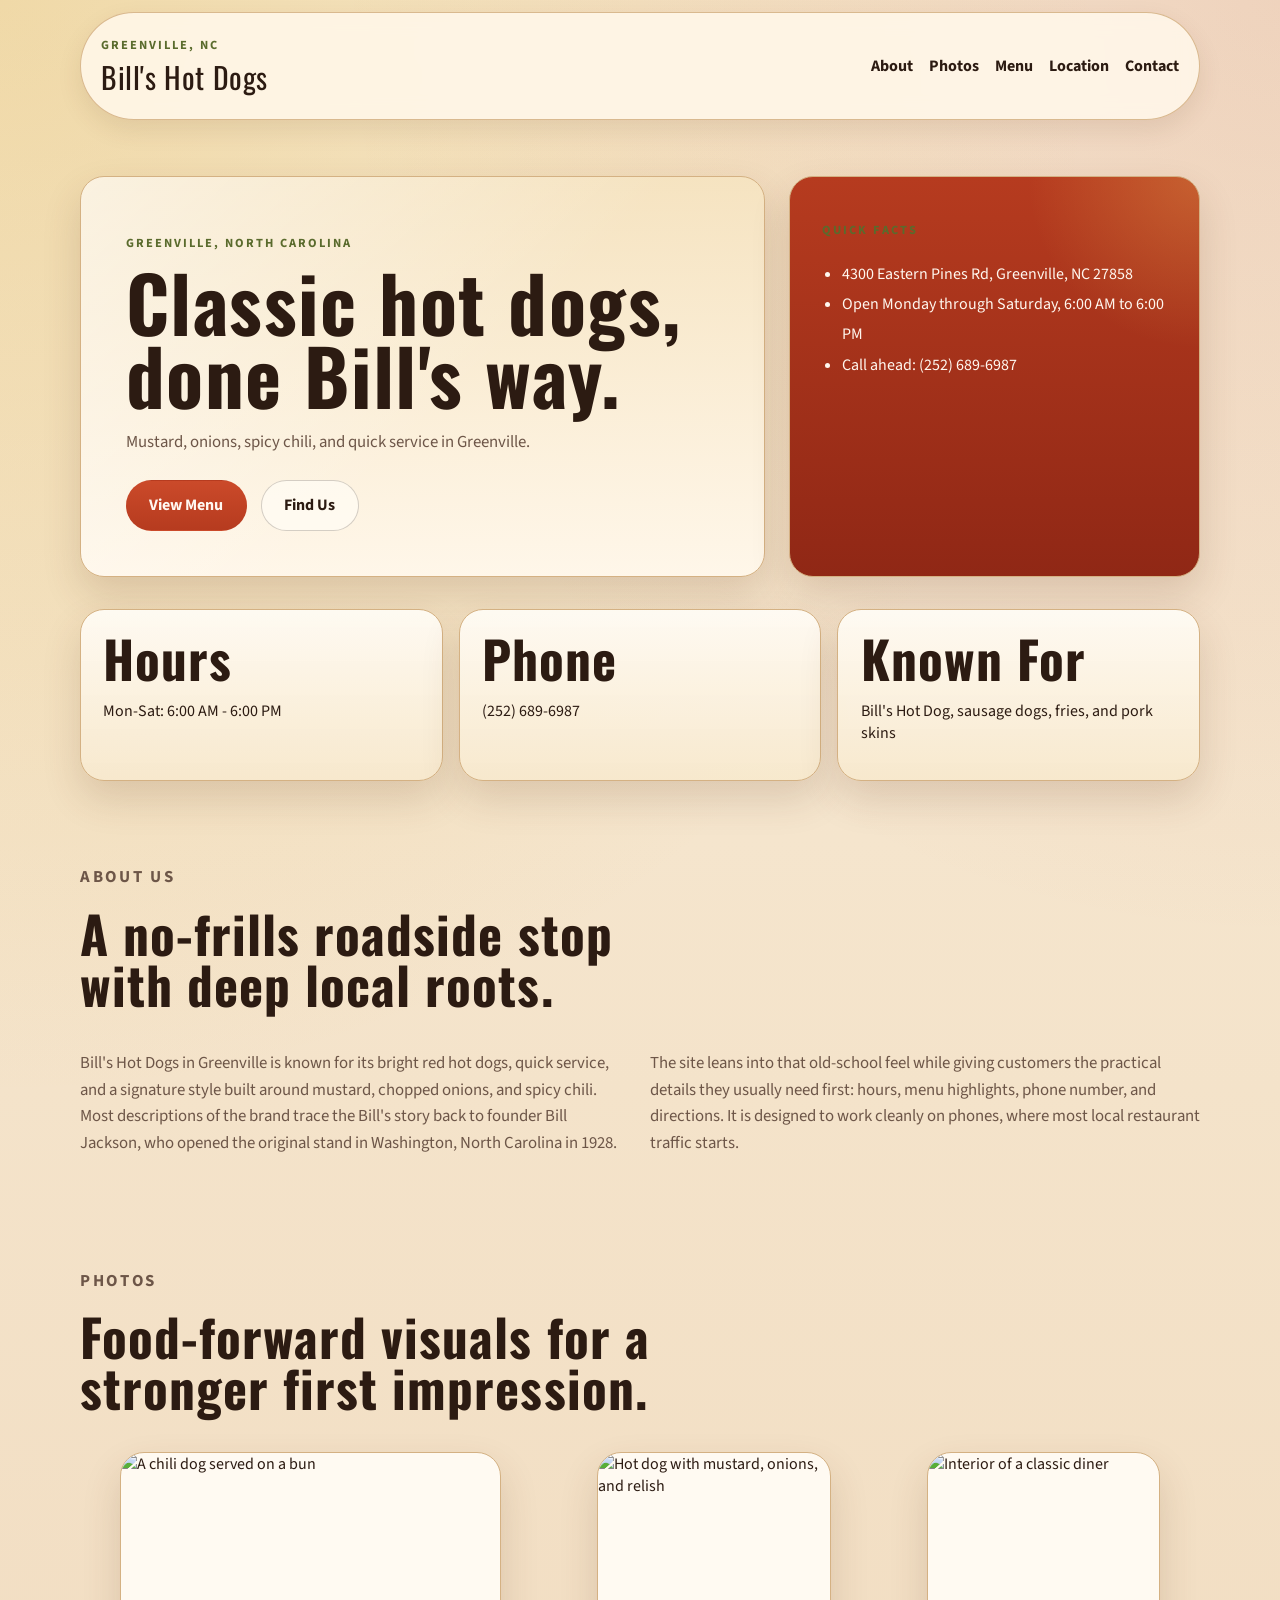
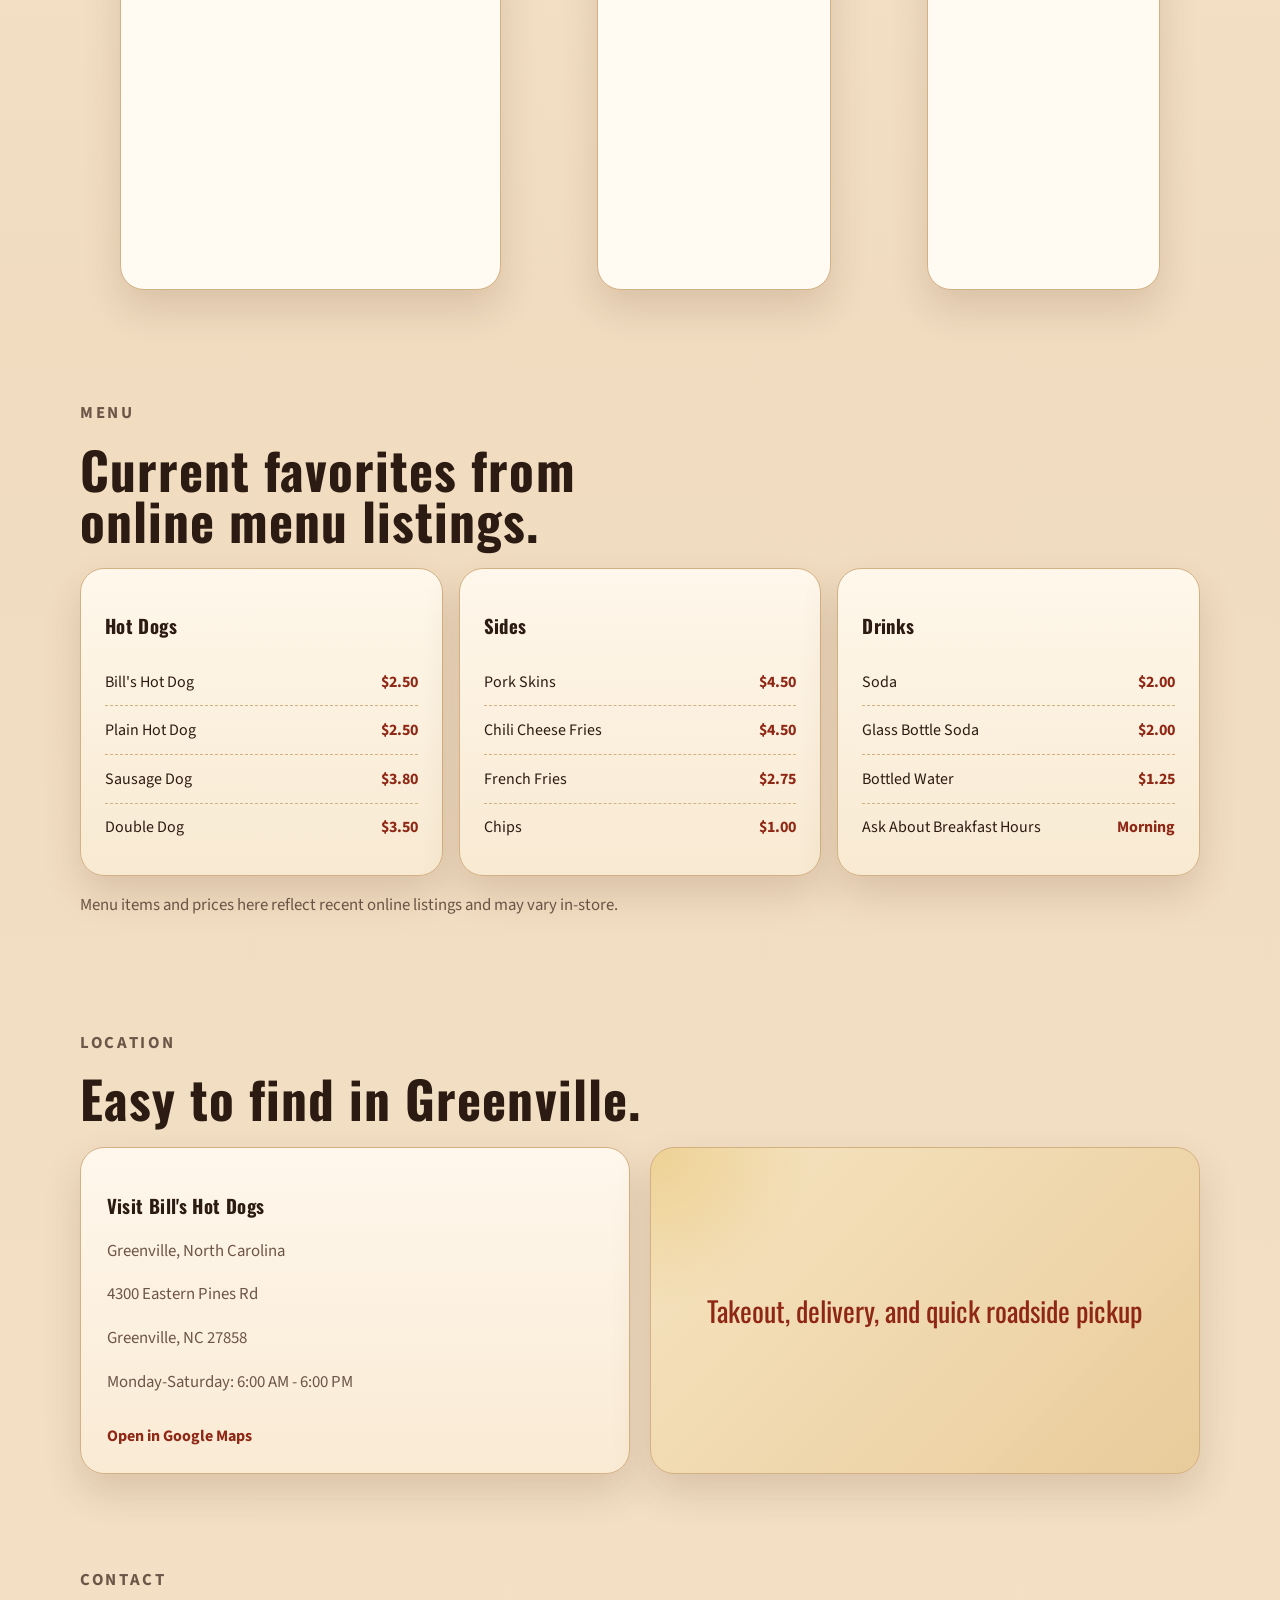
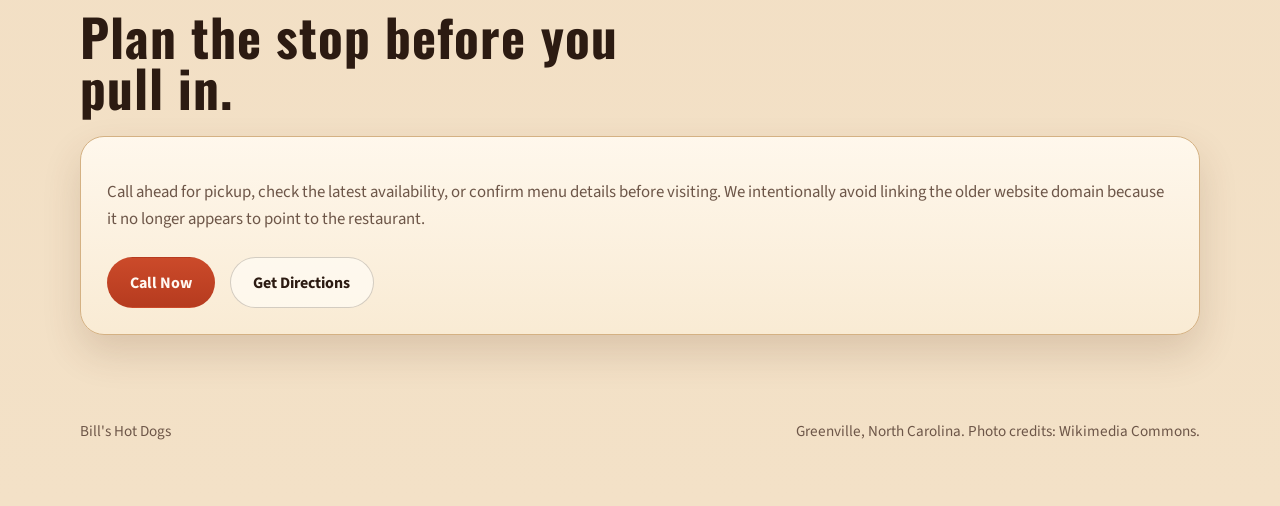
==== index.html @ fd9d3625 "Create Bill's Hot Dogs website" ====
<!DOCTYPE html>
<html lang="en">
  <head>
    <meta charset="UTF-8" />
    <meta name="viewport" content="width=device-width, initial-scale=1.0" />
    <title>Bill's Hot Dogs | Greenville, NC</title>
    <meta
      name="description"
      content="A demo website for Bill's Hot Dogs in Greenville, North Carolina."
    />
    <link rel="preconnect" href="https://fonts.googleapis.com" />
    <link rel="preconnect" href="https://fonts.gstatic.com" crossorigin />
    <link
      href="https://fonts.googleapis.com/css2?family=Oswald:wght@400;500;700&family=Source+Sans+3:wght@400;600;700&display=swap"
      rel="stylesheet"
    />
    <link rel="stylesheet" href="styles.css" />
  </head>
  <body>
    <header class="site-header">
      <div class="brand">
        <span class="brand-kicker">Greenville, NC</span>
        <a href="#top" class="brand-name">Bill's Hot Dogs</a>
      </div>
      <nav class="site-nav">
        <a href="#about">About</a>
        <a href="#photos">Photos</a>
        <a href="#menu">Menu</a>
        <a href="#location">Location</a>
        <a href="#contact">Contact</a>
      </nav>
    </header>

    <main id="top">
      <section class="hero">
        <div class="hero-copy">
          <p class="eyebrow">Greenville, North Carolina</p>
          <h1>Classic hot dogs, done Bill's way.</h1>
          <p class="hero-text">
            Mustard, onions, spicy chili, and quick service in Greenville.
          </p>
          <div class="hero-actions">
            <a class="button button-primary" href="#menu">View Menu</a>
            <a class="button button-secondary" href="#location">Find Us</a>
          </div>
        </div>
        <div class="hero-card">
          <p class="card-label">Quick Facts</p>
          <ul>
            <li>4300 Eastern Pines Rd, Greenville, NC 27858</li>
            <li>Open Monday through Saturday, 6:00 AM to 6:00 PM</li>
            <li>Call ahead: (252) 689-6987</li>
          </ul>
        </div>
      </section>

      <section class="info-strip">
        <article>
          <h2>Hours</h2>
          <p>Mon-Sat: 6:00 AM - 6:00 PM</p>
        </article>
        <article>
          <h2>Phone</h2>
          <p>(252) 689-6987</p>
        </article>
        <article>
          <h2>Known For</h2>
          <p>Bill's Hot Dog, sausage dogs, fries, and pork skins</p>
        </article>
      </section>

      <section class="section" id="about">
        <div class="section-heading">
          <p class="eyebrow">About Us</p>
          <h2>A no-frills roadside stop with deep local roots.</h2>
        </div>
        <div class="about-grid">
          <p>
            Bill's Hot Dogs in Greenville is known for its bright red hot dogs, quick service,
            and a signature style built around mustard, chopped onions, and spicy chili.
            Most descriptions of the brand trace the Bill's story back to founder Bill Jackson,
            who opened the original stand in Washington, North Carolina in 1928.
          </p>
          <p>
            The site leans into that old-school feel while giving customers the
            practical details they usually need first: hours, menu highlights, phone number,
            and directions. It is designed to work cleanly on phones, where most local
            restaurant traffic starts.
          </p>
        </div>
      </section>

      <section class="section gallery-section" id="photos">
        <div class="section-heading">
          <p class="eyebrow">Photos</p>
          <h2>Food-forward visuals for a stronger first impression.</h2>
        </div>
        <div class="gallery-grid">
          <figure class="gallery-card gallery-card-large">
            <img
              src="https://commons.wikimedia.org/wiki/Special:FilePath/Chili%20Dog.jpg"
              alt="A chili dog served on a bun"
            />
            <figcaption>Signature dog energy, front and center.</figcaption>
          </figure>
          <figure class="gallery-card">
            <img
              src="https://commons.wikimedia.org/wiki/Special:FilePath/A%20hot%20dog.jpg"
              alt="Hot dog with mustard, onions, and relish"
            />
            <figcaption>Close-up food photography for menu appeal.</figcaption>
          </figure>
          <figure class="gallery-card">
            <img
              src="https://commons.wikimedia.org/wiki/Special:FilePath/Viewliner%20II%20diner%20interior,%20October%202017.jpg"
              alt="Interior of a classic diner"
            />
            <figcaption>Retro diner atmosphere that fits the brand tone.</figcaption>
          </figure>
        </div>
      </section>

      <section class="section menu-section" id="menu">
        <div class="section-heading">
          <p class="eyebrow">Menu</p>
          <h2>Current favorites from online menu listings.</h2>
        </div>
        <div class="menu-grid">
          <article class="menu-card">
            <h3>Hot Dogs</h3>
            <ul>
              <li><span>Bill's Hot Dog</span><strong>$2.50</strong></li>
              <li><span>Plain Hot Dog</span><strong>$2.50</strong></li>
              <li><span>Sausage Dog</span><strong>$3.80</strong></li>
              <li><span>Double Dog</span><strong>$3.50</strong></li>
            </ul>
          </article>
          <article class="menu-card">
            <h3>Sides</h3>
            <ul>
              <li><span>Pork Skins</span><strong>$4.50</strong></li>
              <li><span>Chili Cheese Fries</span><strong>$4.50</strong></li>
              <li><span>French Fries</span><strong>$2.75</strong></li>
              <li><span>Chips</span><strong>$1.00</strong></li>
            </ul>
          </article>
          <article class="menu-card">
            <h3>Drinks</h3>
            <ul>
              <li><span>Soda</span><strong>$2.00</strong></li>
              <li><span>Glass Bottle Soda</span><strong>$2.00</strong></li>
              <li><span>Bottled Water</span><strong>$1.25</strong></li>
              <li><span>Ask About Breakfast Hours</span><strong>Morning</strong></li>
            </ul>
          </article>
        </div>
        <p class="menu-note">
          Menu items and prices here reflect recent online listings and may vary in-store.
        </p>
      </section>

      <section class="section location-section" id="location">
        <div class="section-heading">
          <p class="eyebrow">Location</p>
          <h2>Easy to find in Greenville.</h2>
        </div>
        <div class="location-grid">
          <div class="location-card">
            <h3>Visit Bill's Hot Dogs</h3>
            <p>Greenville, North Carolina</p>
            <p>4300 Eastern Pines Rd</p>
            <p>Greenville, NC 27858</p>
            <p>Monday-Saturday: 6:00 AM - 6:00 PM</p>
            <a
              class="text-link"
              href="https://www.google.com/maps/search/?api=1&query=4300+Eastern+Pines+Rd,+Greenville,+NC+27858"
              target="_blank"
              rel="noreferrer"
            >
              Open in Google Maps
            </a>
          </div>
          <div class="map-placeholder" aria-label="Location summary">
            <span>Takeout, delivery, and quick roadside pickup</span>
          </div>
        </div>
      </section>

      <section class="section contact-section" id="contact">
        <div class="section-heading">
          <p class="eyebrow">Contact</p>
          <h2>Plan the stop before you pull in.</h2>
        </div>
        <div class="contact-panel">
          <p>
            Call ahead for pickup, check the latest availability, or confirm menu details
            before visiting. We intentionally avoid linking the older website domain
            because it no longer appears to point to the restaurant.
          </p>
          <div class="contact-actions">
            <a class="button button-primary" href="tel:2526896987">Call Now</a>
            <a
              class="button button-secondary"
              href="https://www.google.com/maps/search/?api=1&query=4300+Eastern+Pines+Rd,+Greenville,+NC+27858"
              target="_blank"
              rel="noreferrer"
            >
              Get Directions
            </a>
          </div>
        </div>
      </section>
    </main>

    <footer class="site-footer">
      <p>Bill's Hot Dogs</p>
      <p>Greenville, North Carolina. Photo credits: Wikimedia Commons.</p>
    </footer>

    <script src="script.js"></script>
  </body>
</html>
---- styles.css ----
:root {
  --bg: #f3e1c7;
  --surface: #fff7ea;
  --surface-strong: #f6e4c1;
  --ink: #2c1b12;
  --muted: #6d5648;
  --accent: #b63b1f;
  --accent-dark: #8f2715;
  --mustard: #d9a320;
  --relish: #5a6b2d;
  --border: #d4b183;
  --shadow: 0 18px 38px rgba(92, 52, 24, 0.16);
}

* {
  box-sizing: border-box;
}

html {
  scroll-behavior: smooth;
}

body {
  margin: 0;
  font-family: "Source Sans 3", sans-serif;
  color: var(--ink);
  background:
    radial-gradient(circle at top left, rgba(217, 163, 32, 0.26), transparent 28%),
    radial-gradient(circle at top right, rgba(182, 59, 31, 0.14), transparent 24%),
    linear-gradient(180deg, #f8ecd7 0%, #f1dcc0 52%, var(--bg) 100%);
}

a {
  color: inherit;
  text-decoration: none;
}

.site-header,
.section,
.hero,
.info-strip,
.site-footer {
  width: min(1120px, calc(100% - 2rem));
  margin: 0 auto;
}

.site-header {
  display: flex;
  justify-content: space-between;
  align-items: center;
  padding: 1.25rem 0;
  gap: 1rem;
  position: sticky;
  top: 0;
  z-index: 10;
  margin-top: 0.75rem;
  padding-inline: 1.25rem;
  background: rgba(255, 247, 234, 0.88);
  border: 1px solid rgba(212, 177, 131, 0.88);
  border-radius: 999px;
  backdrop-filter: blur(10px);
  box-shadow: 0 10px 24px rgba(92, 52, 24, 0.1);
}

.brand-kicker,
.eyebrow,
.card-label {
  text-transform: uppercase;
  letter-spacing: 0.16em;
  font-size: 0.78rem;
  color: var(--relish);
  font-weight: 700;
}

.brand-name,
h1,
h2,
h3 {
  font-family: "Oswald", sans-serif;
  letter-spacing: 0.02em;
}

.brand-name {
  display: block;
  font-size: 1.85rem;
}

.site-nav {
  display: flex;
  flex-wrap: wrap;
  gap: 1rem;
  font-weight: 700;
}

.site-nav a {
  position: relative;
}

.site-nav a::after {
  content: "";
  position: absolute;
  left: 0;
  bottom: -0.2rem;
  width: 100%;
  height: 2px;
  background: var(--accent);
  transform: scaleX(0);
  transform-origin: left;
  transition: transform 180ms ease;
}

.site-nav a:hover::after,
.site-nav a:focus-visible::after {
  transform: scaleX(1);
}

.hero {
  display: grid;
  grid-template-columns: 1.5fr 0.9fr;
  gap: 1.5rem;
  align-items: stretch;
  padding: 3.5rem 0 2rem;
}

.hero-copy,
.hero-card,
.menu-card,
.location-card,
.contact-panel,
.gallery-card,
.map-placeholder,
.info-strip article {
  background: var(--surface);
  border: 1px solid var(--border);
  border-radius: 24px;
  box-shadow: var(--shadow);
}

.hero-copy {
  padding: 2.8rem;
  background:
    linear-gradient(135deg, rgba(255, 255, 255, 0.52), transparent 55%),
    linear-gradient(180deg, rgba(246, 228, 193, 0.9), rgba(255, 247, 234, 0.98));
}

h1 {
  margin: 0.4rem 0 1rem;
  font-size: clamp(2.8rem, 6vw, 5.2rem);
  line-height: 0.96;
}

.hero-text,
.section p,
.contact-panel p,
.location-card p,
.menu-note {
  color: var(--muted);
  font-size: 1.05rem;
  line-height: 1.6;
}

.hero-actions,
.contact-actions {
  display: flex;
  flex-wrap: wrap;
  gap: 0.9rem;
  margin-top: 1.5rem;
}

.button {
  display: inline-flex;
  align-items: center;
  justify-content: center;
  min-height: 48px;
  padding: 0.85rem 1.4rem;
  border-radius: 999px;
  border: 1px solid transparent;
  font-weight: 700;
  transition:
    transform 180ms ease,
    background 180ms ease,
    border-color 180ms ease;
}

.button:hover,
.button:focus-visible {
  transform: translateY(-2px);
}

.button-primary {
  background: linear-gradient(180deg, #cb4a2a, var(--accent));
  color: #fff8f2;
}

.button-primary:hover,
.button-primary:focus-visible {
  background: var(--accent-dark);
}

.button-secondary {
  border-color: rgba(44, 27, 18, 0.2);
  background: rgba(255, 252, 246, 0.7);
}

.hero-card {
  padding: 2rem;
  background:
    radial-gradient(circle at top right, rgba(255, 214, 102, 0.24), transparent 30%),
    linear-gradient(180deg, rgba(182, 59, 31, 0.96), rgba(143, 39, 21, 0.98)),
    var(--accent);
  color: #fff7ef;
}

.hero-card ul {
  margin: 1.2rem 0 0;
  padding-left: 1.25rem;
  line-height: 1.9;
}

.info-strip {
  display: grid;
  grid-template-columns: repeat(3, 1fr);
  gap: 1rem;
  margin-bottom: 1.75rem;
}

.info-strip article {
  padding: 1.25rem 1.4rem;
  background:
    linear-gradient(180deg, rgba(255, 251, 244, 0.96), rgba(247, 233, 205, 0.98));
}

.section {
  padding: 2.4rem 0;
}

.section-heading {
  max-width: 620px;
  margin-bottom: 1.4rem;
}

h2 {
  margin: 0.2rem 0 0;
  font-size: clamp(2rem, 4vw, 3.4rem);
  line-height: 1;
}

.about-grid,
.location-grid {
  display: grid;
  grid-template-columns: repeat(2, 1fr);
  gap: 1.2rem;
}

.gallery-grid {
  display: grid;
  grid-template-columns: 1.25fr 0.85fr 0.85fr;
  gap: 1rem;
}

.gallery-card {
  overflow: hidden;
  background: #fffaf2;
}

.gallery-card img {
  display: block;
  width: 100%;
  height: 100%;
  min-height: 260px;
  object-fit: cover;
}

.gallery-card figcaption {
  padding: 1rem 1.1rem 1.15rem;
  color: var(--muted);
  font-size: 0.96rem;
}

.gallery-card-large img {
  min-height: 380px;
}

.menu-section {
  position: relative;
}

.menu-grid {
  display: grid;
  grid-template-columns: repeat(3, 1fr);
  gap: 1rem;
}

.menu-card {
  padding: 1.5rem;
  background:
    linear-gradient(180deg, rgba(255, 248, 236, 0.98), rgba(248, 234, 210, 0.98));
}

.menu-card ul {
  list-style: none;
  margin: 1rem 0 0;
  padding: 0;
}

.menu-card li {
  display: flex;
  justify-content: space-between;
  gap: 1rem;
  padding: 0.8rem 0;
  border-bottom: 1px dashed var(--border);
}

.menu-card strong {
  color: var(--accent-dark);
}

.menu-card li:last-child {
  border-bottom: 0;
}

.menu-note {
  margin-top: 1rem;
}

.location-card,
.contact-panel {
  padding: 1.6rem;
  background:
    linear-gradient(180deg, rgba(255, 248, 237, 0.98), rgba(249, 235, 212, 0.98));
}

.text-link {
  display: inline-block;
  margin-top: 0.8rem;
  color: var(--accent-dark);
  font-weight: 700;
}

.map-placeholder {
  min-height: 280px;
  display: grid;
  place-items: center;
  background:
    radial-gradient(circle at top left, rgba(217, 163, 32, 0.28), transparent 25%),
    linear-gradient(135deg, rgba(246, 228, 193, 0.94), rgba(232, 202, 153, 0.95)),
    var(--surface-strong);
  font-family: "Oswald", sans-serif;
  font-size: 1.75rem;
  color: var(--accent-dark);
  text-align: center;
  padding: 1.5rem;
}

.site-footer {
  display: flex;
  justify-content: space-between;
  gap: 1rem;
  padding: 2rem 0 3rem;
  color: var(--muted);
  font-size: 0.95rem;
}

.reveal {
  opacity: 0;
  transform: translateY(18px);
  transition:
    opacity 500ms ease,
    transform 500ms ease;
}

.reveal.is-visible {
  opacity: 1;
  transform: translateY(0);
}

@media (max-width: 900px) {
  .hero,
  .about-grid,
  .location-grid,
  .gallery-grid,
  .menu-grid,
  .info-strip {
    grid-template-columns: 1fr;
  }

  .site-header,
  .site-footer {
    flex-direction: column;
    align-items: flex-start;
  }

  .hero {
    padding-top: 1.5rem;
  }
}

@media (max-width: 640px) {
  .site-header,
  .section,
  .hero,
  .info-strip,
  .site-footer {
    width: min(1120px, calc(100% - 1.25rem));
  }

  .hero-copy,
  .hero-card,
  .menu-card,
  .location-card,
  .contact-panel,
  .gallery-card,
  .map-placeholder,
  .info-strip article {
    border-radius: 18px;
  }

  .hero-copy,
  .hero-card,
  .site-header {
    padding: 1.5rem;
  }

  .site-header {
    border-radius: 24px;
  }

  h1 {
    font-size: clamp(2.3rem, 11vw, 3.6rem);
  }
}
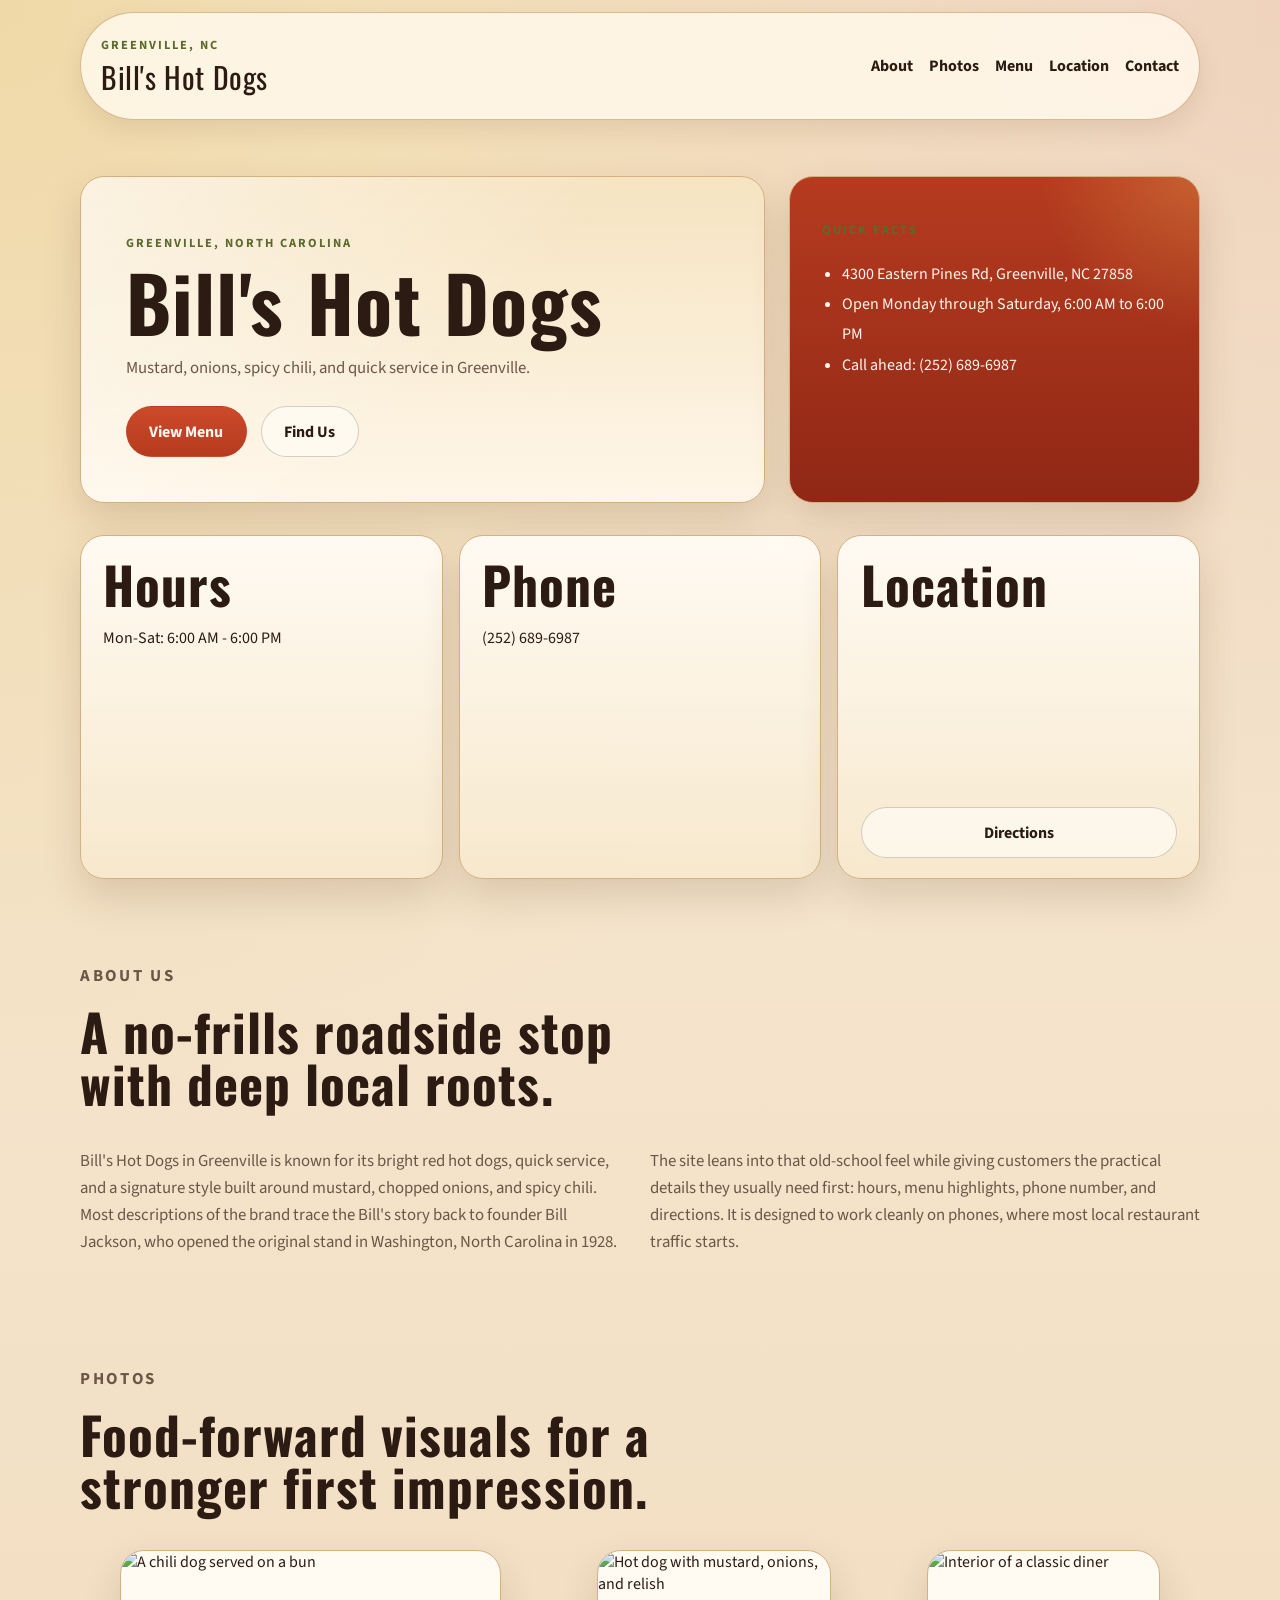
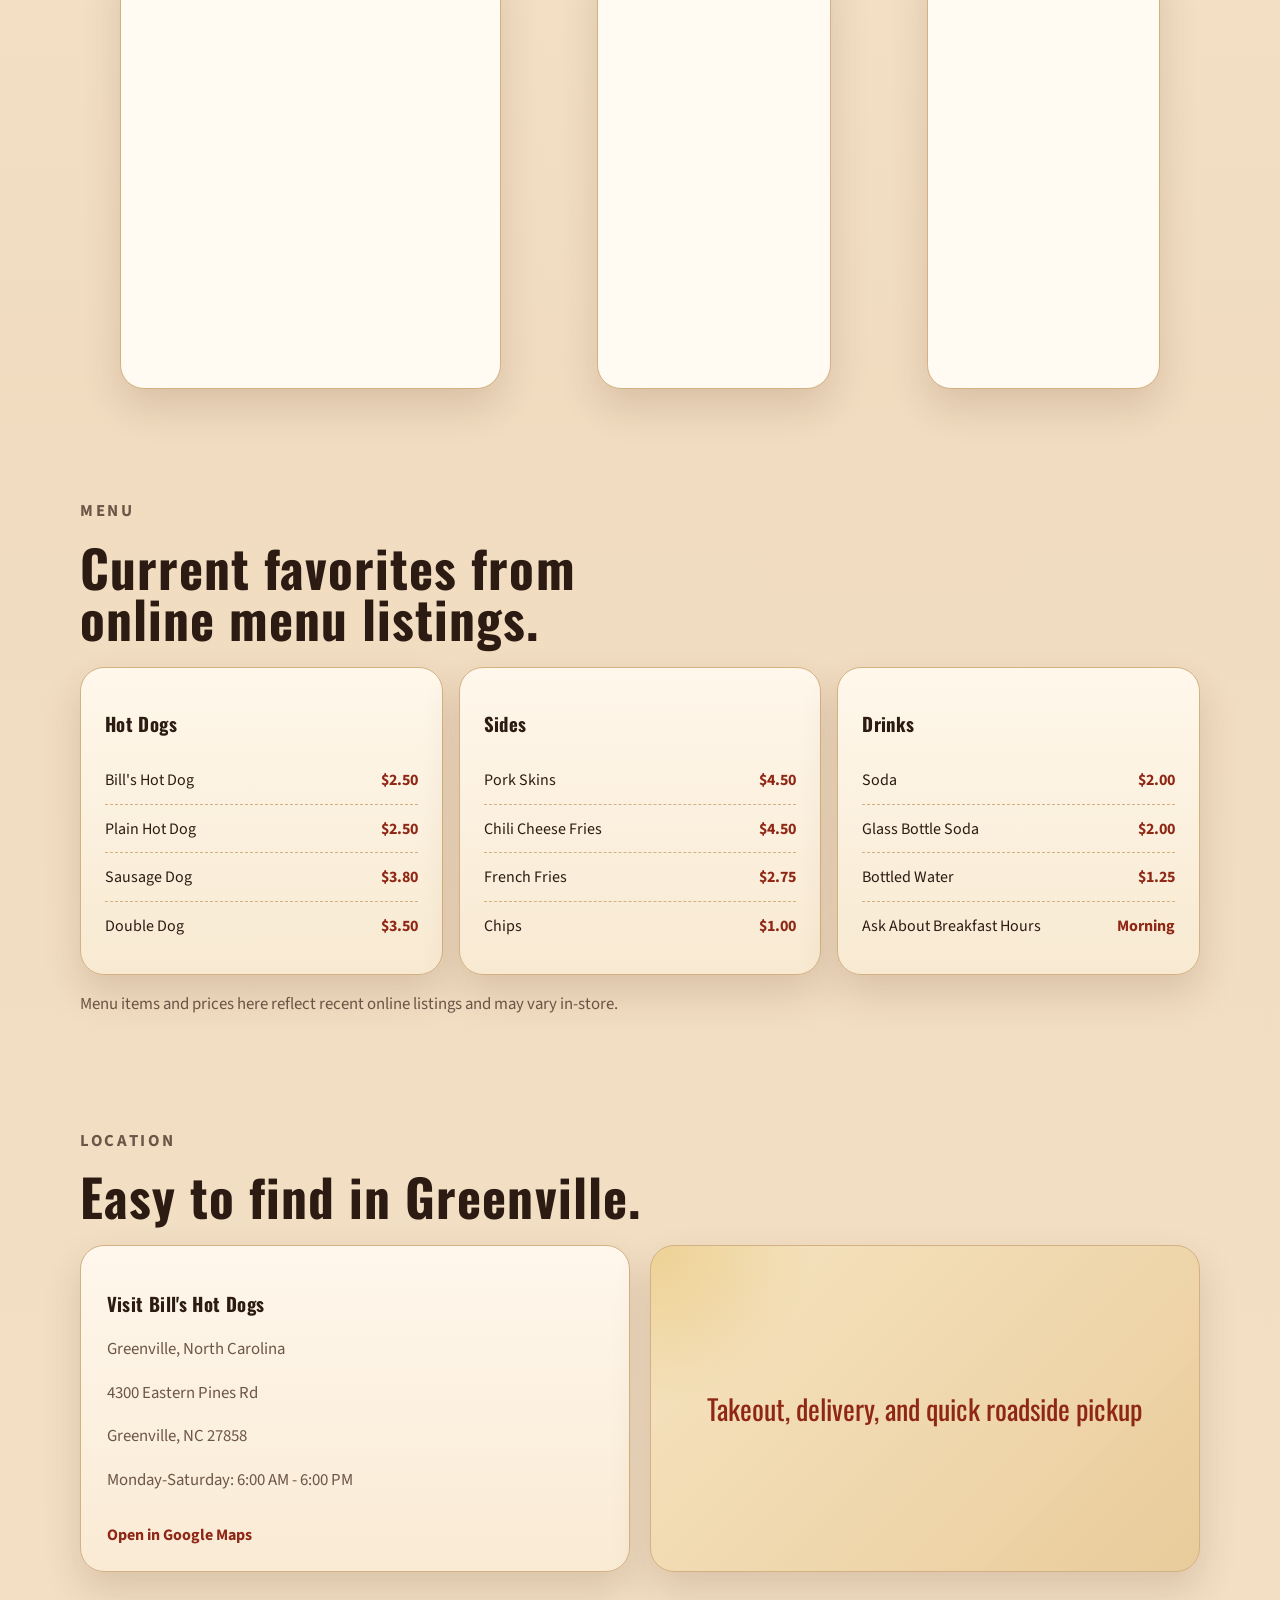
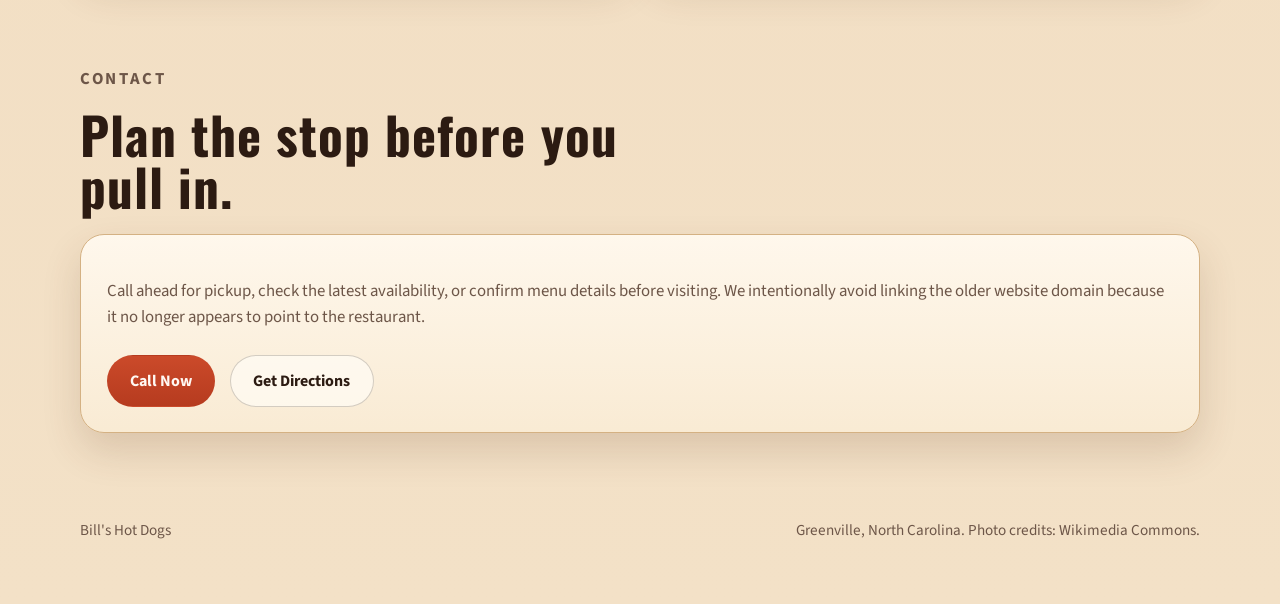
==== commit 79bd784b: "Update hero title and add map directions section" ====
--- a/index.html
+++ b/index.html
@@ -35,7 +35,7 @@
       <section class="hero">
         <div class="hero-copy">
           <p class="eyebrow">Greenville, North Carolina</p>
-          <h1>Classic hot dogs, done Bill's way.</h1>
+          <h1>Bill's Hot Dogs</h1>
           <p class="hero-text">
             Mustard, onions, spicy chili, and quick service in Greenville.
           </p>
@@ -64,8 +64,23 @@
           <p>(252) 689-6987</p>
         </article>
         <article>
-          <h2>Known For</h2>
-          <p>Bill's Hot Dog, sausage dogs, fries, and pork skins</p>
+          <h2>Location</h2>
+          <div class="info-map-card">
+            <iframe
+              title="Bill's Hot Dogs Greenville location map"
+              src="https://www.google.com/maps?q=4300+Eastern+Pines+Rd,+Greenville,+NC+27858&output=embed"
+              loading="lazy"
+              referrerpolicy="no-referrer-when-downgrade"
+            ></iframe>
+            <a
+              class="button button-secondary info-directions"
+              href="https://www.google.com/maps/search/?api=1&query=4300+Eastern+Pines+Rd,+Greenville,+NC+27858"
+              target="_blank"
+              rel="noreferrer"
+            >
+              Directions
+            </a>
+          </div>
         </article>
       </section>
 
--- a/styles.css
+++ b/styles.css
@@ -230,6 +230,22 @@
     linear-gradient(180deg, rgba(255, 251, 244, 0.96), rgba(247, 233, 205, 0.98));
 }
 
+.info-map-card {
+  margin-top: 0.6rem;
+}
+
+.info-map-card iframe {
+  width: 100%;
+  min-height: 170px;
+  border: 0;
+  border-radius: 14px;
+  margin-bottom: 0.7rem;
+}
+
+.info-directions {
+  width: 100%;
+}
+
 .section {
   padding: 2.4rem 0;
 }
